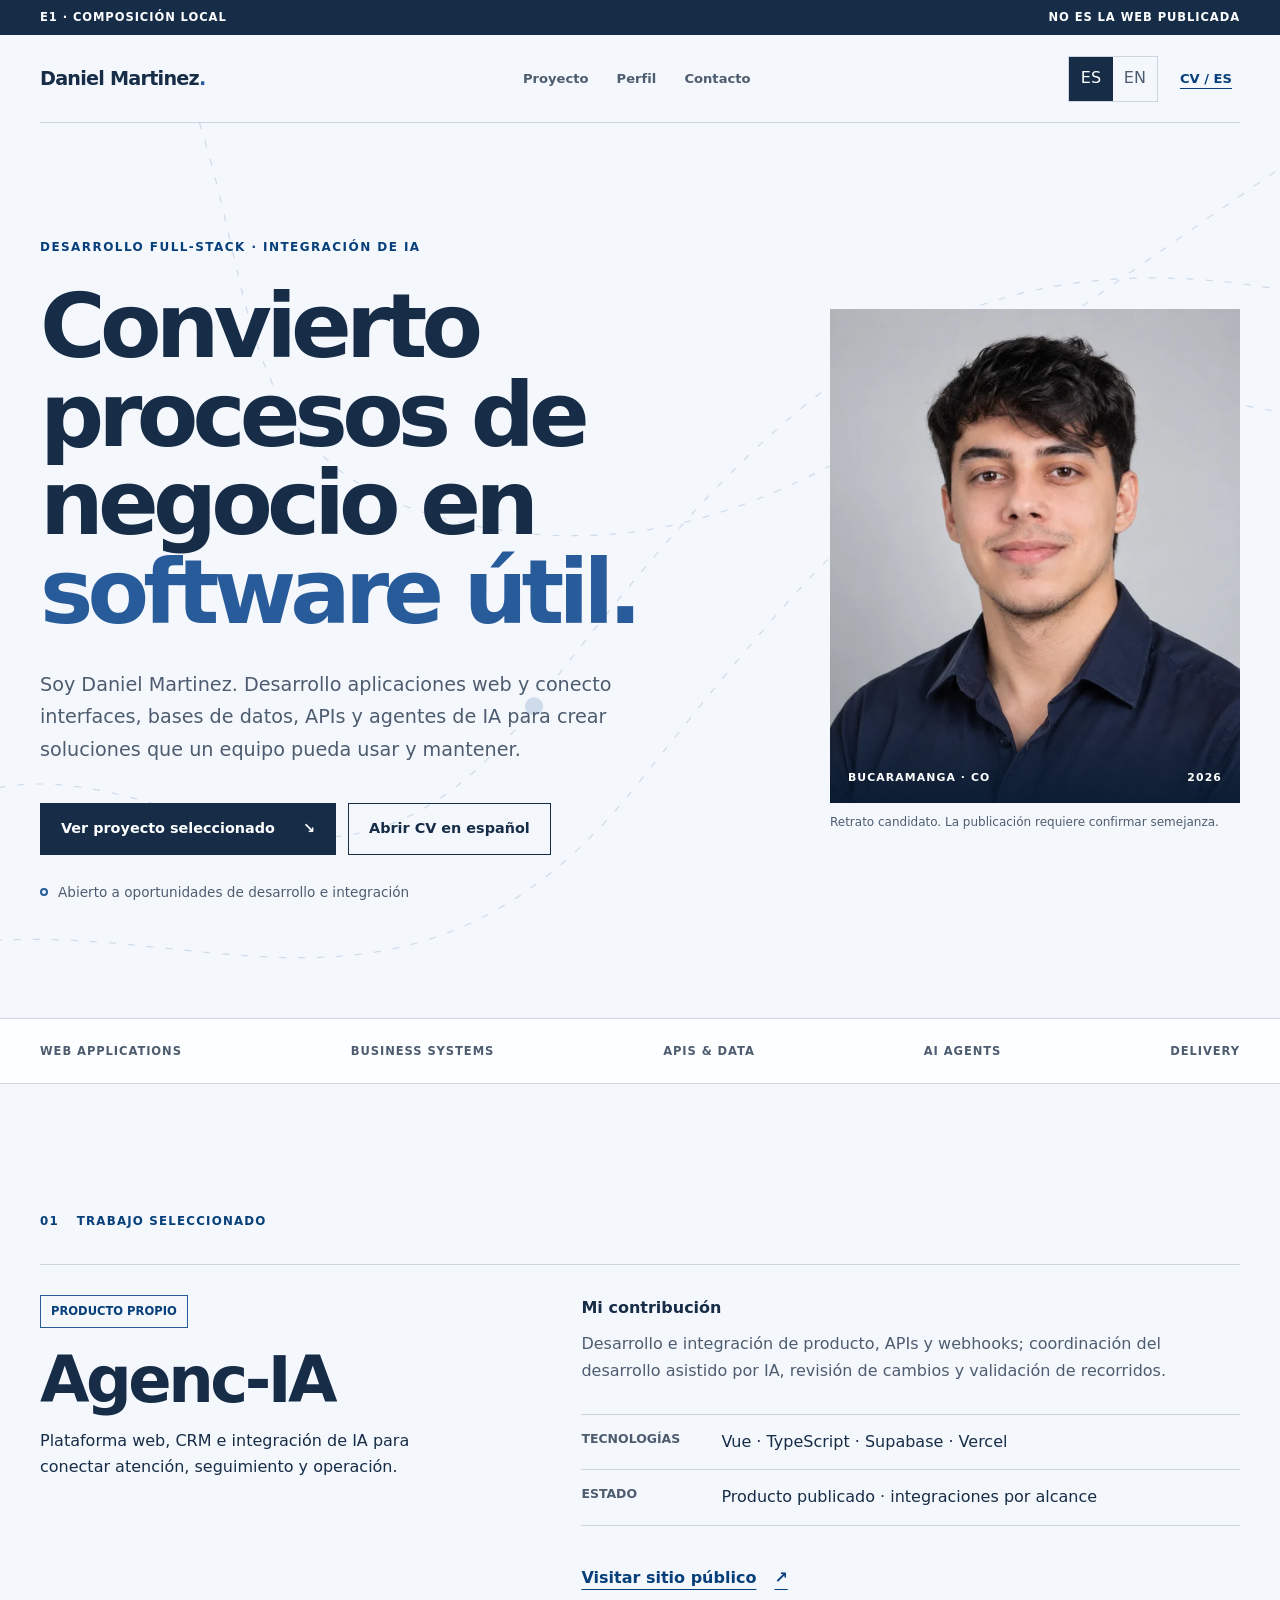
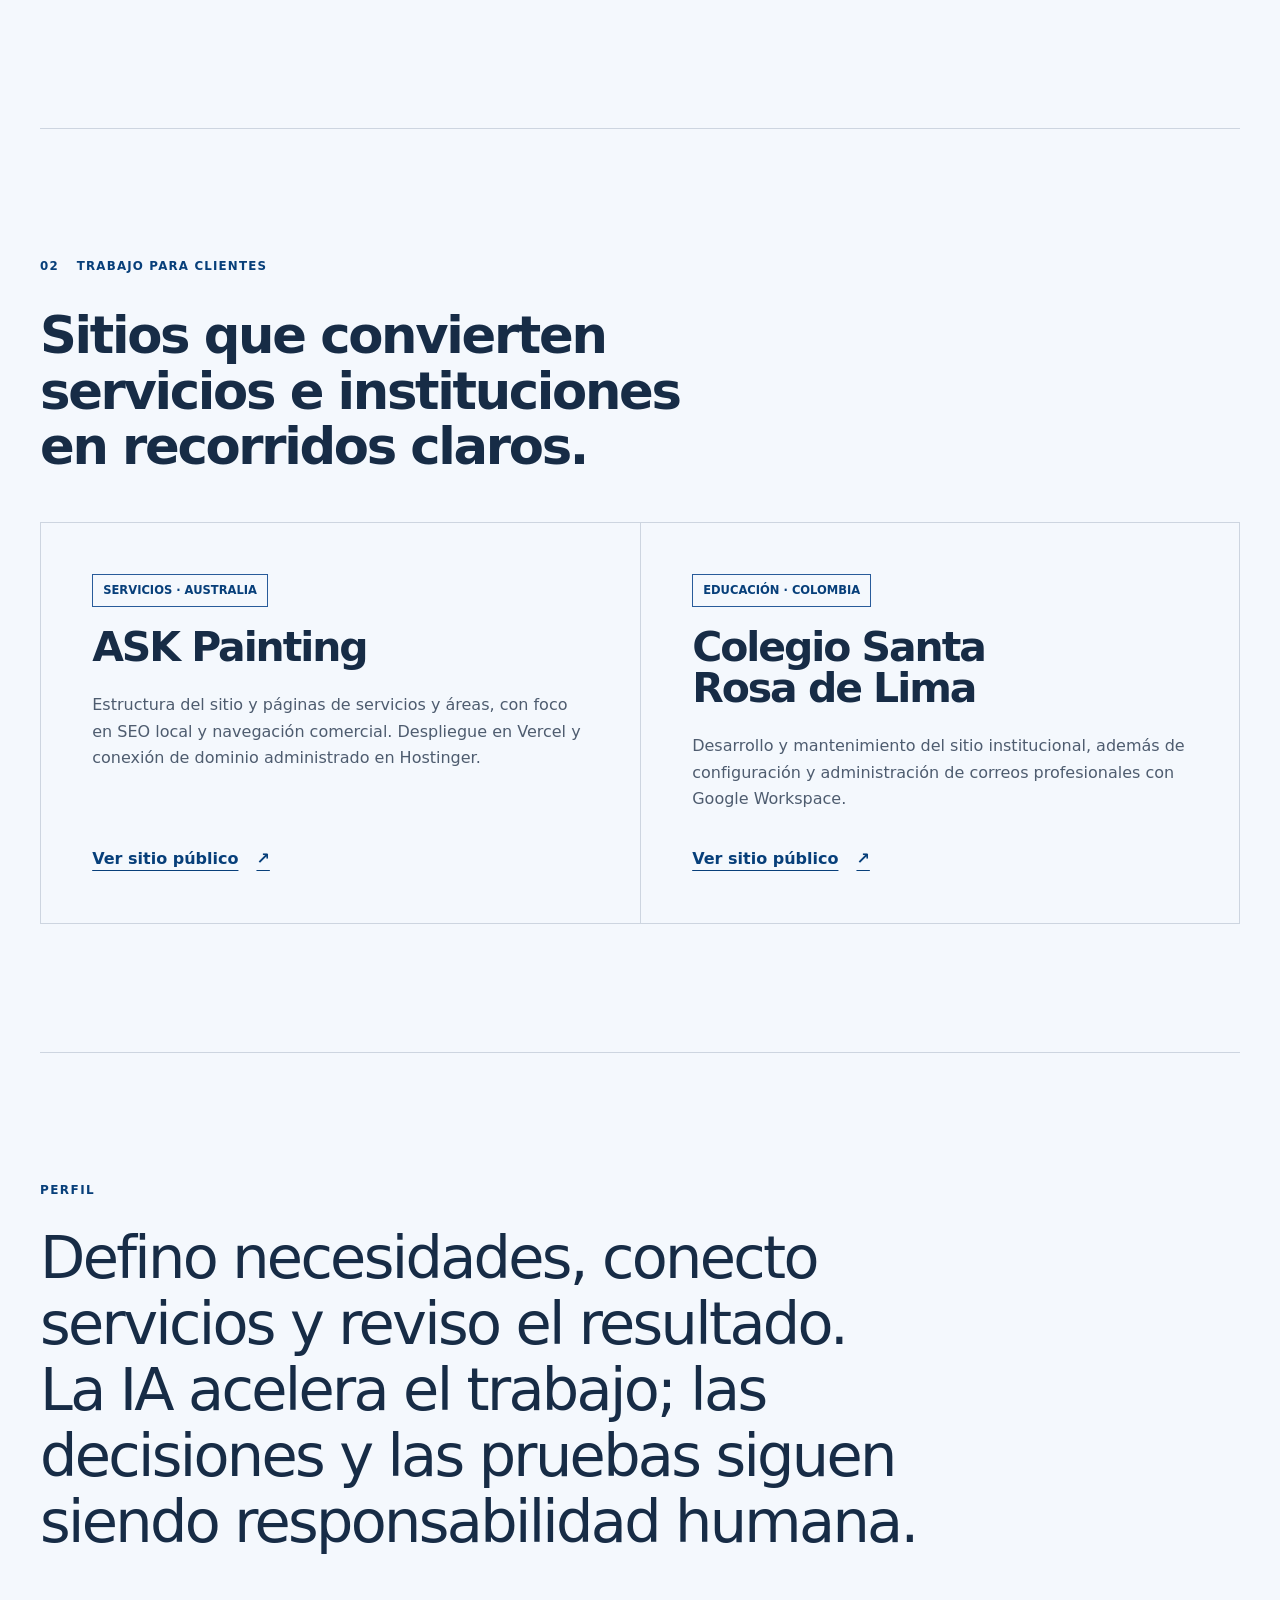
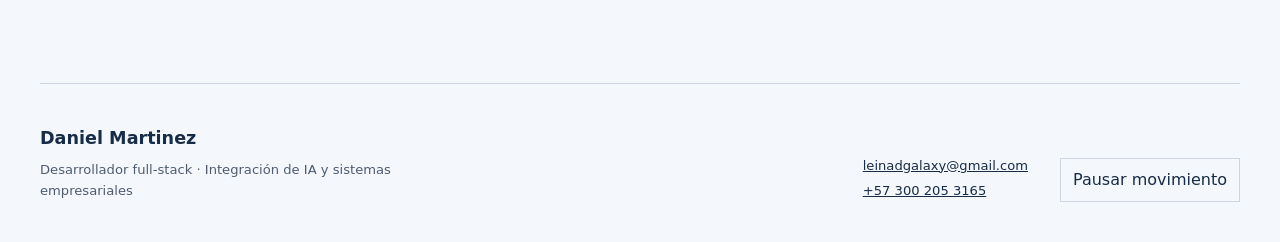
==== design-review/e1/index.html @ eb99be20 "design: add isolated portfolio E1 composition" ====
<!doctype html>
<html lang="es">
<head>
  <meta charset="utf-8">
  <meta name="viewport" content="width=device-width, initial-scale=1, viewport-fit=cover">
  <meta name="robots" content="noindex,nofollow">
  <title>Daniel Martinez · Dirección visual E1</title>
  <link rel="stylesheet" href="styles.css">
  <script src="motion.js" defer></script>
</head>
<body data-lang="es">
  <a class="skip-link" href="#contenido">Saltar al contenido</a>
  <div class="review-bar" role="note">
    <span>E1 · composición local</span>
    <span>No es la web publicada</span>
  </div>

  <header class="site-header shell">
    <a class="wordmark" href="#contenido" aria-label="Daniel Martinez, inicio">Daniel Martinez<span>.</span></a>
    <nav aria-label="Navegación de la muestra">
      <a href="#proyecto"><span data-copy="es">Proyecto</span><span data-copy="en">Project</span></a>
      <a href="#perfil"><span data-copy="es">Perfil</span><span data-copy="en">Profile</span></a>
      <a href="#contacto"><span data-copy="es">Contacto</span><span data-copy="en">Contact</span></a>
    </nav>
    <div class="header-actions">
      <div class="language-switch" role="group" aria-label="Idioma">
        <button type="button" data-language="es" aria-pressed="true">ES</button>
        <button type="button" data-language="en" aria-pressed="false">EN</button>
      </div>
      <a class="cv-link" href="assets/Daniel_Martinez_CV_ES_ATS.pdf" data-cv-link>
        <span data-copy="es">CV / ES</span><span data-copy="en">CV / EN</span>
      </a>
    </div>
  </header>

  <main id="contenido">
    <section class="hero shell" aria-labelledby="hero-title">
      <div class="route-field" aria-hidden="true">
        <svg viewBox="0 0 1000 760" preserveAspectRatio="xMidYMid slice">
          <path d="M-30 590C140 400 260 690 430 470S720 120 1030 220"/>
          <path d="M-80 680C130 530 310 760 500 520S760 210 1050 310"/>
          <path d="M160-20C270 150 190 310 390 350S710 250 1020 50"/>
          <circle class="signal signal-a" cx="430" cy="470" r="6"/>
          <circle class="signal signal-b" cx="700" cy="270" r="4"/>
        </svg>
      </div>

      <div class="hero-copy">
        <p class="eyebrow" data-copy="es">Desarrollo full-stack · Integración de IA</p>
        <p class="eyebrow" data-copy="en">Full-stack development · AI integration</p>
        <h1 id="hero-title">
          <span data-copy="es">Convierto procesos de negocio en <strong>software útil.</strong></span>
          <span data-copy="en">I turn business processes into <strong>useful software.</strong></span>
        </h1>
        <p class="lead" data-copy="es">Soy Daniel Martinez. Desarrollo aplicaciones web y conecto interfaces, bases de datos, APIs y agentes de IA para crear soluciones que un equipo pueda usar y mantener.</p>
        <p class="lead" data-copy="en">I'm Daniel Martinez, a full-stack developer focused on web applications, business systems and AI integration. I connect interfaces, databases, APIs and AI agents to build practical solutions.</p>
        <div class="hero-actions">
          <a class="button button-primary" href="#proyecto"><span data-copy="es">Ver proyecto seleccionado</span><span data-copy="en">View selected project</span><span aria-hidden="true">↘</span></a>
          <a class="button button-secondary" href="assets/Daniel_Martinez_CV_ES_ATS.pdf" data-cv-primary><span data-copy="es">Abrir CV en español</span><span data-copy="en">Open CV in English</span></a>
        </div>
        <p class="availability"><span class="status-dot" aria-hidden="true"></span><span data-copy="es">Abierto a oportunidades de desarrollo e integración</span><span data-copy="en">Open to development and integration opportunities</span></p>
      </div>

      <figure class="portrait">
        <div class="portrait-frame">
          <img src="assets/daniel-perfil-640.webp" width="640" height="640" alt="Retrato profesional candidato de Daniel Martinez">
          <div class="portrait-label" aria-hidden="true"><span>BUCARAMANGA · CO</span><span>2026</span></div>
        </div>
        <figcaption data-copy="es">Retrato candidato. La publicación requiere confirmar semejanza.</figcaption>
        <figcaption data-copy="en">Candidate portrait. Publication requires likeness approval.</figcaption>
      </figure>
    </section>

    <section class="proof-strip" aria-label="Áreas de trabajo">
      <div class="shell proof-list">
        <span>Web applications</span><span>Business systems</span><span>APIs &amp; data</span><span>AI agents</span><span>Delivery</span>
      </div>
    </section>

    <section id="proyecto" class="case shell" aria-labelledby="case-title">
      <div class="section-label"><span>01</span><span data-copy="es">Trabajo seleccionado</span><span data-copy="en">Selected work</span></div>
      <article class="case-layout">
        <div class="case-title">
          <p class="case-state"><span data-copy="es">Producto propio</span><span data-copy="en">Own product</span></p>
          <h2 id="case-title">Agenc-IA</h2>
          <p data-copy="es">Plataforma web, CRM e integración de IA para conectar atención, seguimiento y operación.</p>
          <p data-copy="en">Web platform, CRM and AI integration connecting customer service, follow-up and operations.</p>
        </div>
        <div class="case-detail">
          <div>
            <h3 data-copy="es">Mi contribución</h3><h3 data-copy="en">My contribution</h3>
            <p data-copy="es">Desarrollo e integración de producto, APIs y webhooks; coordinación del desarrollo asistido por IA, revisión de cambios y validación de recorridos.</p>
            <p data-copy="en">Product development and integration, APIs and webhooks; coordination of AI-assisted development, change review and workflow validation.</p>
          </div>
          <dl>
            <div><dt data-copy="es">Tecnologías</dt><dt data-copy="en">Technology</dt><dd>Vue · TypeScript · Supabase · Vercel</dd></div>
            <div><dt data-copy="es">Estado</dt><dt data-copy="en">Status</dt><dd data-copy="es">Producto publicado · integraciones por alcance</dd><dd data-copy="en">Published product · scoped integrations</dd></div>
          </dl>
          <a class="case-link" href="https://agenc-ia.com.co/" target="_blank" rel="noopener noreferrer"><span data-copy="es">Visitar sitio público</span><span data-copy="en">Visit public site</span><span aria-hidden="true">↗</span></a>
        </div>
      </article>
    </section>

    <section id="clientes" class="client-work shell" aria-labelledby="client-work-title">
      <div class="section-label"><span>02</span><span data-copy="es">Trabajo para clientes</span><span data-copy="en">Client work</span></div>
      <div class="client-heading">
        <h2 id="client-work-title" data-copy="es">Sitios que convierten servicios e instituciones en recorridos claros.</h2>
        <h2 data-copy="en">Websites that turn services and institutions into clear user journeys.</h2>
      </div>
      <div class="client-grid">
        <article class="client-card">
          <p class="case-state"><span data-copy="es">Servicios · Australia</span><span data-copy="en">Services · Australia</span></p>
          <h3>ASK Painting</h3>
          <p data-copy="es">Estructura del sitio y páginas de servicios y áreas, con foco en SEO local y navegación comercial. Despliegue en Vercel y conexión de dominio administrado en Hostinger.</p>
          <p data-copy="en">Website structure plus service and location pages, focused on local SEO and clear commercial navigation. Vercel deployment and connection of a Hostinger-managed domain.</p>
          <a href="https://askpainting.com.au/" target="_blank" rel="noopener noreferrer"><span data-copy="es">Ver sitio público</span><span data-copy="en">View live site</span><span aria-hidden="true">↗</span></a>
        </article>
        <article class="client-card">
          <p class="case-state"><span data-copy="es">Educación · Colombia</span><span data-copy="en">Education · Colombia</span></p>
          <h3>Colegio Santa Rosa de Lima</h3>
          <p data-copy="es">Desarrollo y mantenimiento del sitio institucional, además de configuración y administración de correos profesionales con Google Workspace.</p>
          <p data-copy="en">Institutional website development and maintenance, plus professional email setup and administration through Google Workspace.</p>
          <a href="https://www.colegiosantarosadelimasoacha.edu.co/" target="_blank" rel="noopener noreferrer"><span data-copy="es">Ver sitio público</span><span data-copy="en">View live site</span><span aria-hidden="true">↗</span></a>
        </article>
      </div>
    </section>

    <section id="perfil" class="profile shell">
      <p class="eyebrow" data-copy="es">Perfil</p><p class="eyebrow" data-copy="en">Profile</p>
      <p class="profile-statement" data-copy="es">Defino necesidades, conecto servicios y reviso el resultado. La IA acelera el trabajo; las decisiones y las pruebas siguen siendo responsabilidad humana.</p>
      <p class="profile-statement" data-copy="en">I define needs, connect services and review the result. AI accelerates the work; decisions and testing remain a human responsibility.</p>
    </section>
  </main>

  <footer id="contacto" class="site-footer shell">
    <div><strong>Daniel Martinez</strong><p data-copy="es">Desarrollador full-stack · Integración de IA y sistemas empresariales</p><p data-copy="en">Full-Stack Developer · AI Integration &amp; Business Systems</p></div>
    <div class="footer-links"><a href="mailto:leinadgalaxy@gmail.com">leinadgalaxy@gmail.com</a><a href="tel:+573002053165">+57 300 205 3165</a></div>
    <button id="motion-toggle" type="button" aria-pressed="false"><span data-copy="es">Pausar movimiento</span><span data-copy="en">Pause motion</span></button>
  </footer>
</body>
</html>
---- design-review/e1/styles.css ----
:root {
  color-scheme: light;
  --bg: oklch(0.977 0.008 255);
  --surface: oklch(0.995 0.004 255);
  --ink: oklch(0.29 0.055 255);
  --muted: oklch(0.47 0.035 255);
  --accent: oklch(0.47 0.115 255);
  --accent-strong: oklch(0.37 0.115 255);
  --line: oklch(0.87 0.018 255);
  --focus: oklch(0.61 0.17 255);
  --font: "Segoe UI Variable", "Segoe UI", system-ui, sans-serif;
  --ease: cubic-bezier(0.22, 1, 0.36, 1);
}

* { box-sizing: border-box; }
html { overflow-x: clip; scroll-behavior: smooth; }
body { margin: 0; overflow-x: clip; background: var(--bg); color: var(--ink); font: 400 1rem/1.65 var(--font); }
body[data-lang="es"] [data-copy="en"], body[data-lang="en"] [data-copy="es"] { display: none !important; }
a { color: inherit; }
button, a { touch-action: manipulation; }
button { font: inherit; }
:focus-visible { outline: 3px solid var(--focus); outline-offset: 4px; }
.shell { width: min(100% - 40px, 1200px); margin-inline: auto; }
.skip-link { position: fixed; z-index: 100; top: 8px; left: 8px; padding: 12px 16px; background: var(--ink); color: var(--surface); transform: translateY(-150%); }
.skip-link:focus { transform: translateY(0); }
.review-bar { display: flex; justify-content: space-between; gap: 16px; padding: 8px max(20px, calc((100% - 1200px) / 2)); background: var(--ink); color: var(--surface); font-size: .72rem; font-weight: 650; letter-spacing: .08em; text-transform: uppercase; }
.site-header { display: flex; align-items: center; justify-content: space-between; gap: 24px; min-height: 88px; border-bottom: 1px solid var(--line); }
.wordmark { min-height: 44px; display: inline-flex; align-items: center; color: var(--ink); font-size: 1.2rem; font-weight: 760; letter-spacing: -.04em; text-decoration: none; white-space: nowrap; }
.wordmark span { color: var(--accent); }
.site-header nav { display: flex; align-items: center; gap: clamp(14px, 2.2vw, 32px); }
.site-header nav a, .cv-link { min-height: 44px; display: inline-flex; align-items: center; color: var(--muted); font-size: .82rem; font-weight: 650; text-decoration: none; }
.site-header nav a:hover, .cv-link:hover { color: var(--accent-strong); }
.header-actions { display: flex; align-items: center; gap: 14px; }
.language-switch { display: flex; border: 1px solid var(--line); }
.language-switch button { min-width: 44px; min-height: 44px; border: 0; background: transparent; color: var(--muted); cursor: pointer; }
.language-switch button[aria-pressed="true"] { background: var(--ink); color: var(--surface); }
.cv-link { padding-inline: 8px; color: var(--accent-strong); text-decoration: underline; text-underline-offset: 5px; }
.hero { position: relative; isolation: isolate; min-height: 720px; display: grid; grid-template-columns: minmax(0, 1.18fr) minmax(280px, .82fr); align-items: center; gap: clamp(48px, 7vw, 96px); padding-block: clamp(64px, 9vw, 120px); }
.route-field { position: absolute; z-index: -1; inset: 0 -12vw; overflow: hidden; pointer-events: none; color: var(--accent); opacity: .18; }
.route-field svg { width: 100%; height: 100%; }
.route-field path { fill: none; stroke: currentColor; stroke-width: 1.2; stroke-dasharray: 7 12; vector-effect: non-scaling-stroke; animation: route-shift 20s linear infinite; }
.route-field path:nth-child(2) { animation-duration: 27s; animation-direction: reverse; }
.route-field .signal { fill: var(--accent); transform-box: fill-box; transform-origin: center; animation: signal-pulse 3.6s var(--ease) infinite; }
.route-field .signal-b { animation-delay: 1.8s; }
.hero-copy { max-width: 700px; }
.eyebrow { margin: 0 0 24px; color: var(--accent-strong); font-size: .75rem; font-weight: 750; letter-spacing: .12em; text-transform: uppercase; }
h1 { max-width: 12.5ch; margin: 0; font-size: clamp(3rem, 7vw, 5.6rem); font-weight: 620; line-height: .99; letter-spacing: -.065em; text-wrap: balance; }
h1 strong { color: var(--accent); font-weight: 620; }
.lead { max-width: 64ch; margin: 32px 0 0; color: var(--muted); font-size: clamp(1.05rem, 1.5vw, 1.22rem); line-height: 1.7; text-wrap: pretty; }
.hero-actions { display: flex; flex-wrap: wrap; gap: 12px; margin-top: 36px; }
.button { min-height: 52px; display: inline-flex; align-items: center; justify-content: space-between; gap: 28px; padding: 13px 20px; border: 1px solid var(--ink); color: var(--ink); font-size: .9rem; font-weight: 720; text-decoration: none; transition: transform 180ms var(--ease), background 180ms, color 180ms; }
.button-primary { background: var(--ink); color: var(--surface); }
.button:hover { transform: translateY(-2px); }
.button-primary:hover { background: var(--accent-strong); border-color: var(--accent-strong); }
.button-secondary:hover { background: var(--surface); }
.availability { display: flex; align-items: center; gap: 10px; margin: 26px 0 0; color: var(--muted); font-size: .85rem; }
.status-dot { width: 8px; height: 8px; border: 2px solid var(--accent); border-radius: 50%; }
.portrait { width: min(100%, 410px); margin: 0; justify-self: end; }
.portrait-frame { position: relative; overflow: hidden; aspect-ratio: .83; background: oklch(0.91 0.018 255); }
.portrait img { width: 100%; height: 100%; display: block; object-fit: cover; object-position: 50% 38%; }
.portrait-label { position: absolute; inset: auto 0 0; display: flex; justify-content: space-between; padding: 44px 18px 16px; background: linear-gradient(transparent, oklch(0.22 0.05 255 / .88)); color: var(--surface); font-size: .68rem; font-weight: 700; letter-spacing: .1em; }
.portrait figcaption { margin-top: 10px; color: var(--muted); font-size: .75rem; }
.proof-strip { border-block: 1px solid var(--line); background: var(--surface); }
.proof-list { min-height: 64px; display: flex; align-items: center; justify-content: space-between; gap: 20px; overflow-x: auto; color: var(--muted); font-size: .72rem; font-weight: 720; letter-spacing: .08em; text-transform: uppercase; scrollbar-width: none; }
.proof-list span { white-space: nowrap; }
.case { padding-block: clamp(72px, 10vw, 128px); }
.section-label { display: flex; gap: 18px; margin-bottom: 32px; color: var(--accent-strong); font-size: .74rem; font-weight: 730; letter-spacing: .1em; text-transform: uppercase; }
.case-layout { display: grid; grid-template-columns: minmax(0, .8fr) minmax(0, 1.2fr); gap: clamp(48px, 8vw, 120px); padding-top: 30px; border-top: 1px solid var(--line); }
.case-state { width: fit-content; margin: 0 0 20px; padding: 6px 10px; border: 1px solid var(--accent); color: var(--accent-strong); font-size: .72rem; font-weight: 750; text-transform: uppercase; }
.case h2 { margin: 0; font-size: clamp(2.4rem, 5vw, 4.5rem); line-height: 1; letter-spacing: -.055em; }
.case-title > p:last-child { max-width: 38ch; color: var(--muted); }
.case-detail { display: grid; gap: 30px; }
.case-detail h3 { margin: 0 0 10px; font-size: 1rem; }
.case-detail p { max-width: 65ch; margin: 0; color: var(--muted); }
.case-detail dl { margin: 0; border-top: 1px solid var(--line); }
.case-detail dl div { display: grid; grid-template-columns: 120px 1fr; gap: 20px; padding-block: 14px; border-bottom: 1px solid var(--line); }
.case-detail dt { color: var(--muted); font-size: .78rem; font-weight: 720; text-transform: uppercase; }
.case-detail dd { margin: 0; }
.case-link { width: fit-content; min-height: 44px; display: inline-flex; align-items: center; gap: 18px; color: var(--accent-strong); font-weight: 720; text-underline-offset: 6px; }
.client-work { padding-block: clamp(72px, 10vw, 128px); border-top: 1px solid var(--line); }
.client-heading { max-width: 820px; margin-bottom: 48px; }
.client-heading h2 { margin: 0; font-size: clamp(2rem, 4vw, 3.8rem); font-weight: 560; line-height: 1.08; letter-spacing: -.045em; text-wrap: balance; }
.client-grid { display: grid; grid-template-columns: repeat(2, minmax(0, 1fr)); border: 1px solid var(--line); }
.client-card { min-height: 400px; display: flex; flex-direction: column; align-items: flex-start; padding: clamp(28px, 4vw, 54px); }
.client-card + .client-card { border-left: 1px solid var(--line); }
.client-card h3 { max-width: 14ch; margin: 0; font-size: clamp(2rem, 3.2vw, 3.2rem); line-height: 1; letter-spacing: -.05em; }
.client-card > p:not(.case-state) { max-width: 54ch; margin: 24px 0 0; color: var(--muted); }
.client-card > a { min-height: 44px; display: inline-flex; align-items: center; gap: 18px; margin-top: auto; padding-top: 28px; color: var(--accent-strong); font-weight: 720; text-underline-offset: 6px; }
.profile { padding-block: clamp(72px, 10vw, 128px); border-top: 1px solid var(--line); }
.profile-statement { max-width: 27ch; margin: 0; font-size: clamp(2rem, 4.6vw, 4rem); line-height: 1.12; letter-spacing: -.045em; text-wrap: balance; }
.site-footer { display: grid; grid-template-columns: 1fr auto auto; align-items: end; gap: 32px; padding-block: 40px; border-top: 1px solid var(--line); }
.site-footer strong { font-size: 1.1rem; }
.site-footer p { max-width: 48ch; margin: 6px 0 0; color: var(--muted); font-size: .82rem; }
.footer-links { display: grid; gap: 4px; font-size: .82rem; }
#motion-toggle { min-height: 44px; padding: 8px 12px; border: 1px solid var(--line); background: transparent; color: var(--ink); cursor: pointer; }
body.motion-paused *, body.motion-off * { animation-play-state: paused !important; }
body.motion-off * { animation: none !important; transition: none !important; }
@keyframes route-shift { to { stroke-dashoffset: -190; } }
@keyframes signal-pulse { 0%, 100% { opacity: .2; transform: scale(.7); } 45% { opacity: 1; transform: scale(1.55); } }
@media (max-width: 920px) {
  .site-header nav { display: none; }
  .hero { min-height: 0; grid-template-columns: 1fr; }
  .portrait { justify-self: start; width: min(82vw, 440px); }
  .case-layout { grid-template-columns: 1fr; }
  .route-field { inset: 0; }
  .site-footer { grid-template-columns: 1fr 1fr; }
  #motion-toggle { justify-self: start; }
}
@media (max-width: 580px) {
  .review-bar { font-size: .62rem; }
  .site-header { min-height: 76px; gap: 10px; }
  .wordmark { font-size: 1rem; }
  .header-actions { gap: 4px; }
  .cv-link { display: none; }
  .hero { gap: 42px; padding-block: 56px; }
  h1 { font-size: clamp(2.75rem, 14vw, 4.2rem); }
  .hero-actions { display: grid; }
  .button { width: 100%; }
  .portrait { width: 100%; }
  .proof-list { justify-content: flex-start; }
  .case-detail dl div { grid-template-columns: 1fr; gap: 2px; }
  .client-grid { grid-template-columns: 1fr; }
  .client-card { min-height: 340px; }
  .client-card + .client-card { border-left: 0; border-top: 1px solid var(--line); }
  .site-footer { grid-template-columns: 1fr; align-items: start; }
}
@media (prefers-reduced-motion: reduce) {
  html { scroll-behavior: auto; }
  *, *::before, *::after { animation: none !important; transition: none !important; }
}
@media (forced-colors: active) { .status-dot { forced-color-adjust: none; background: CanvasText; } }
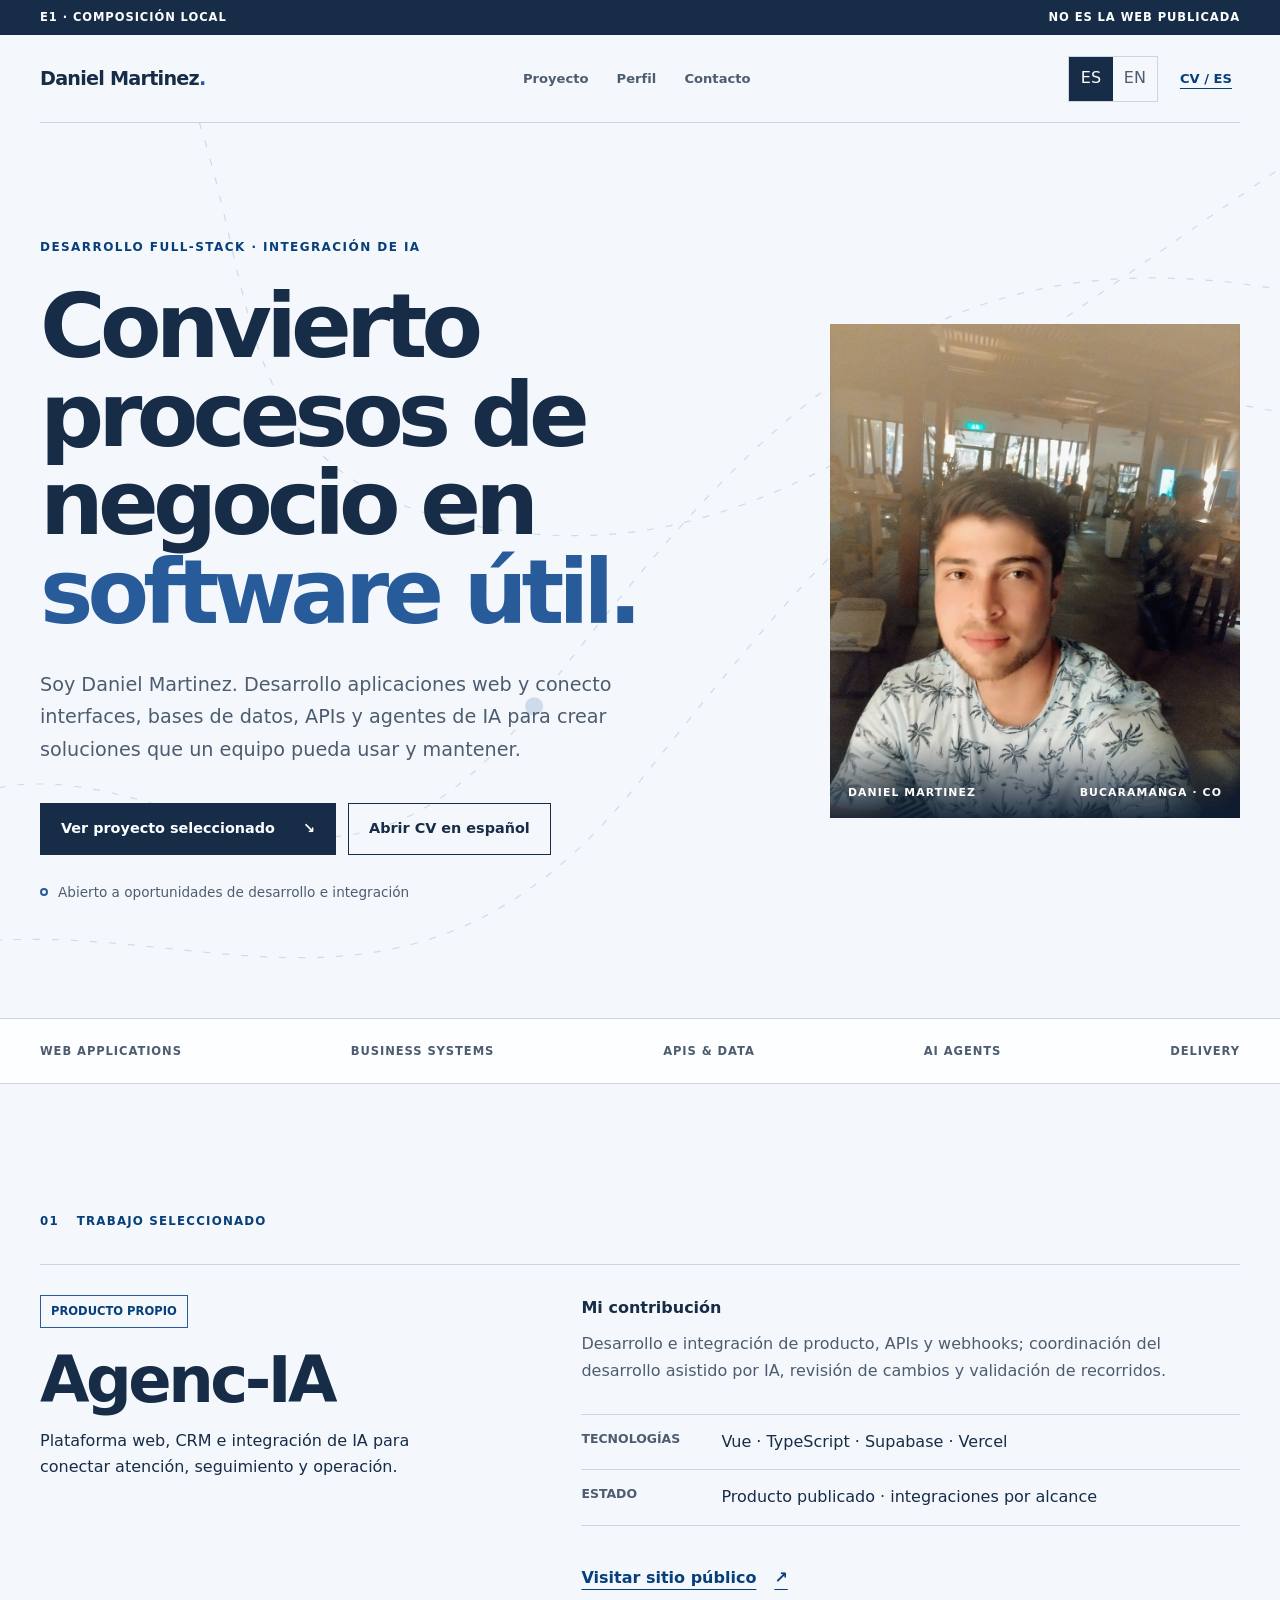
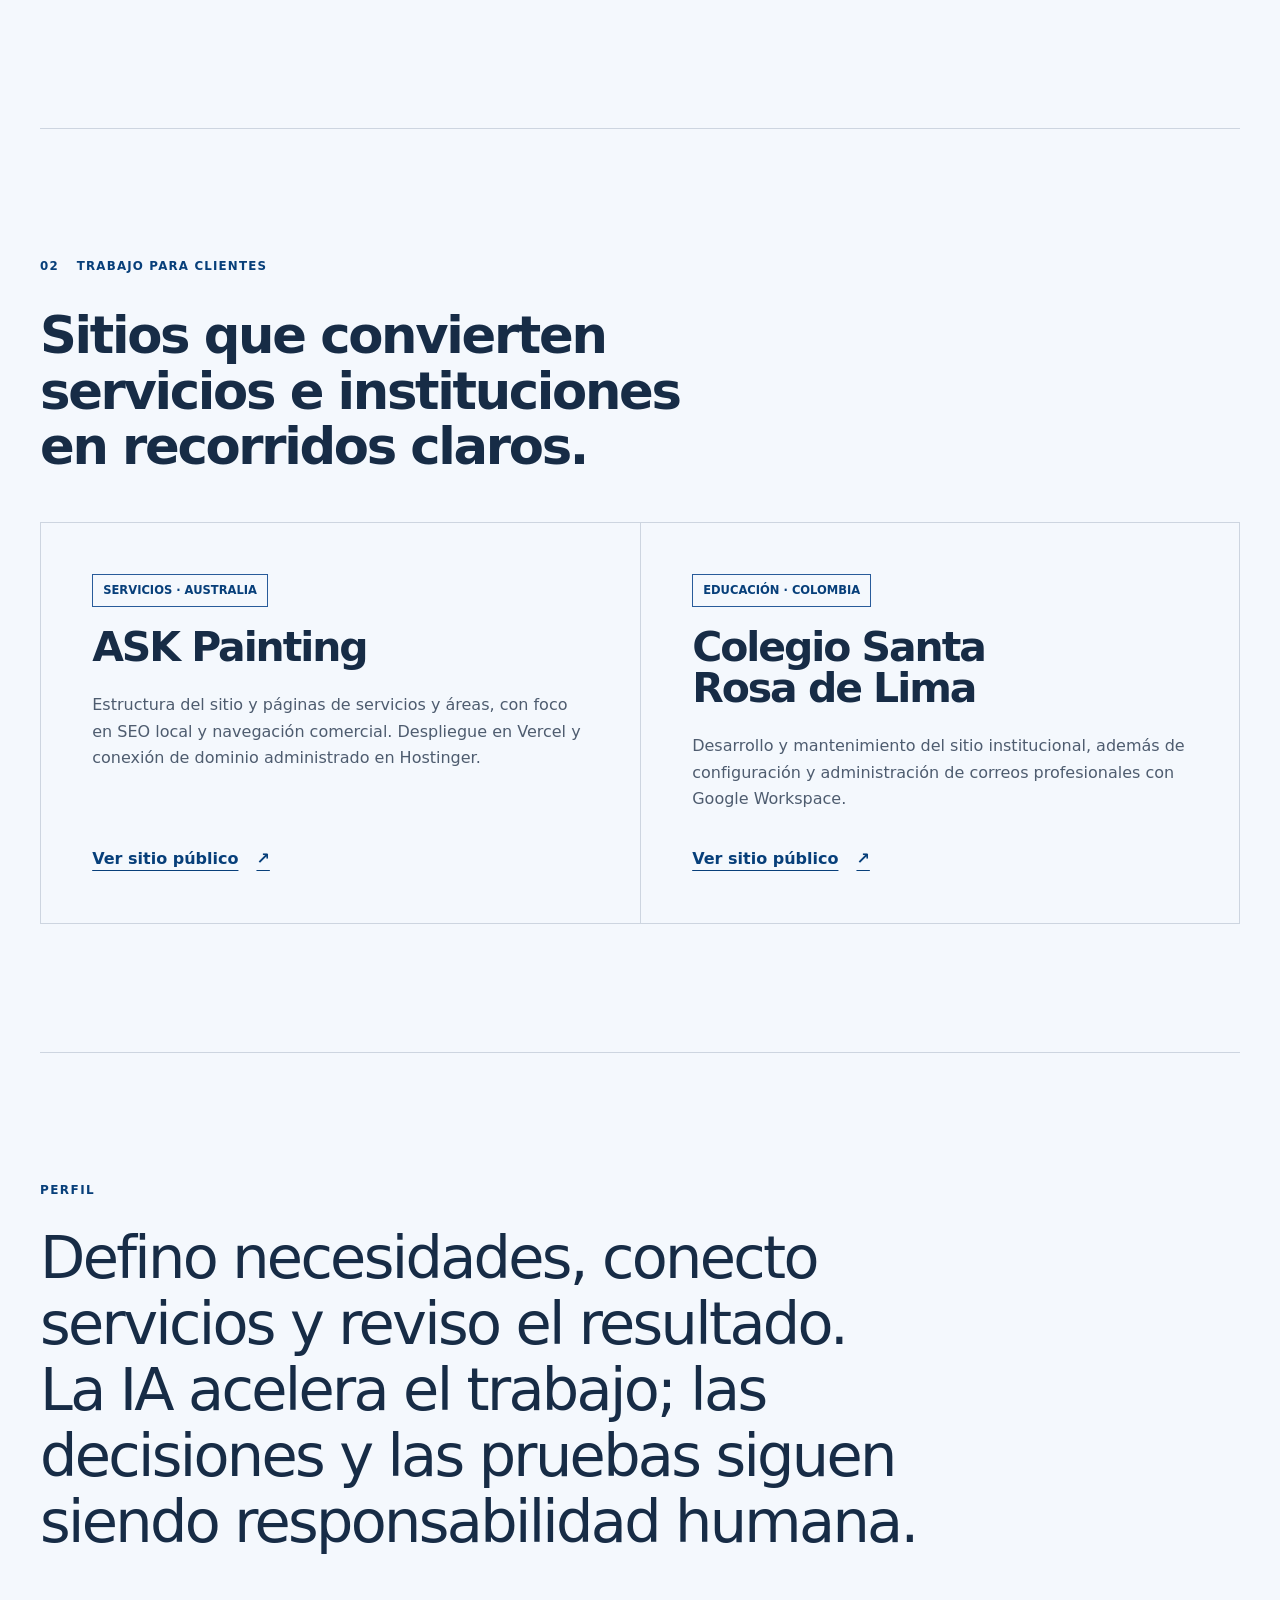
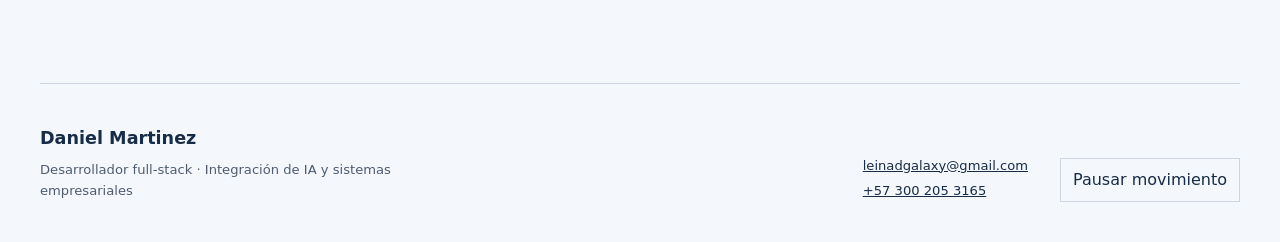
==== commit 9c84ac93: "feat: publish approved portfolio redesign" ====
--- a/design-review/e1/index.html
+++ b/design-review/e1/index.html
@@ -63,11 +63,9 @@
 
       <figure class="portrait">
         <div class="portrait-frame">
-          <img src="assets/daniel-perfil-640.webp" width="640" height="640" alt="Retrato profesional candidato de Daniel Martinez">
-          <div class="portrait-label" aria-hidden="true"><span>BUCARAMANGA · CO</span><span>2026</span></div>
+          <img src="assets/daniel-martinez.jpg" width="960" height="1283" alt="Retrato de Daniel Martinez">
+          <div class="portrait-label" aria-hidden="true"><span>DANIEL MARTINEZ</span><span>BUCARAMANGA · CO</span></div>
         </div>
-        <figcaption data-copy="es">Retrato candidato. La publicación requiere confirmar semejanza.</figcaption>
-        <figcaption data-copy="en">Candidate portrait. Publication requires likeness approval.</figcaption>
       </figure>
     </section>
 
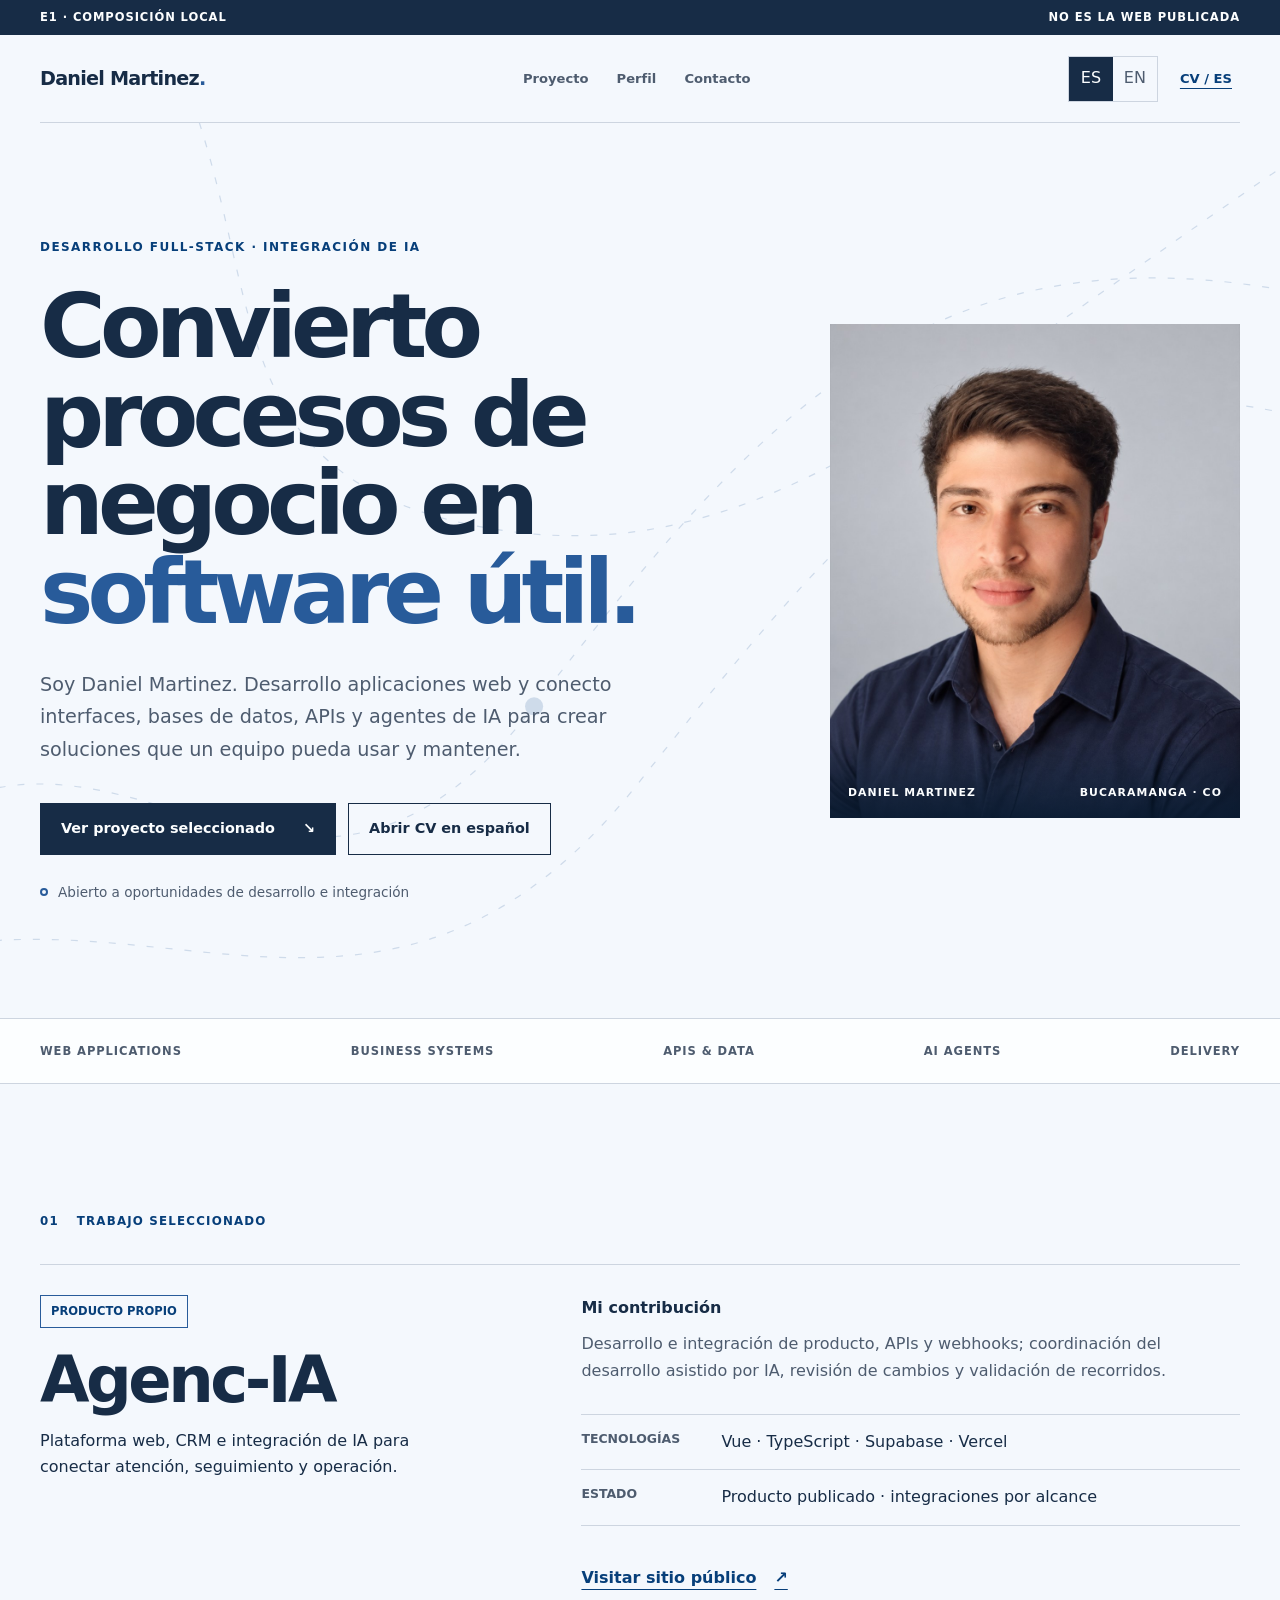
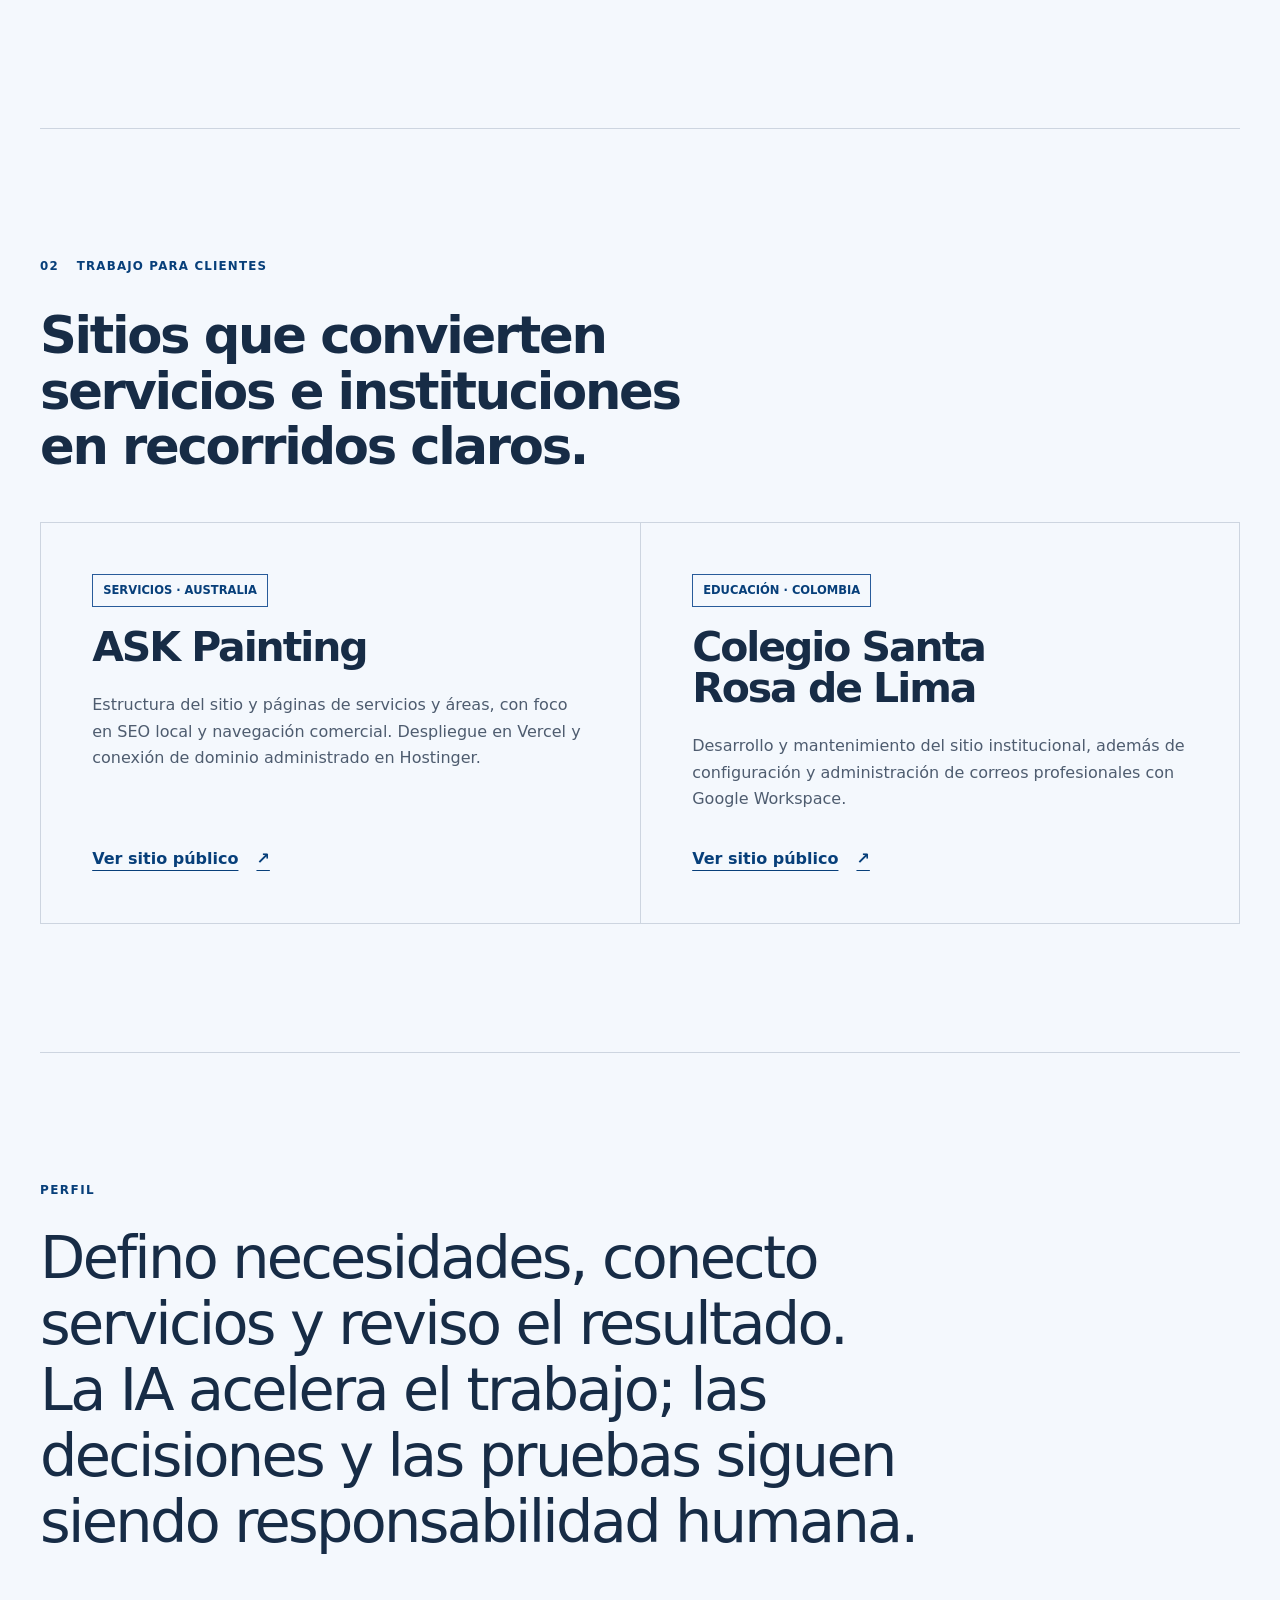
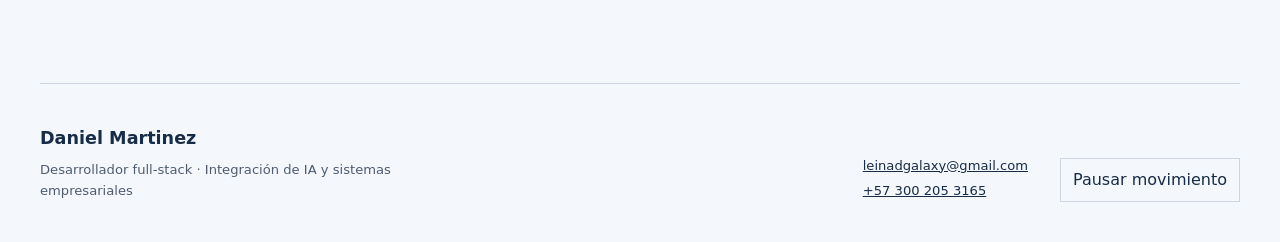
==== commit d826de20: "feat: refine portfolio portrait" ====
--- a/design-review/e1/index.html
+++ b/design-review/e1/index.html
@@ -63,7 +63,7 @@
 
       <figure class="portrait">
         <div class="portrait-frame">
-          <img src="assets/daniel-martinez.jpg" width="960" height="1283" alt="Retrato de Daniel Martinez">
+          <img src="assets/daniel-martinez-studio.jpg" width="960" height="1200" alt="Retrato de Daniel Martinez">
           <div class="portrait-label" aria-hidden="true"><span>DANIEL MARTINEZ</span><span>BUCARAMANGA · CO</span></div>
         </div>
       </figure>
